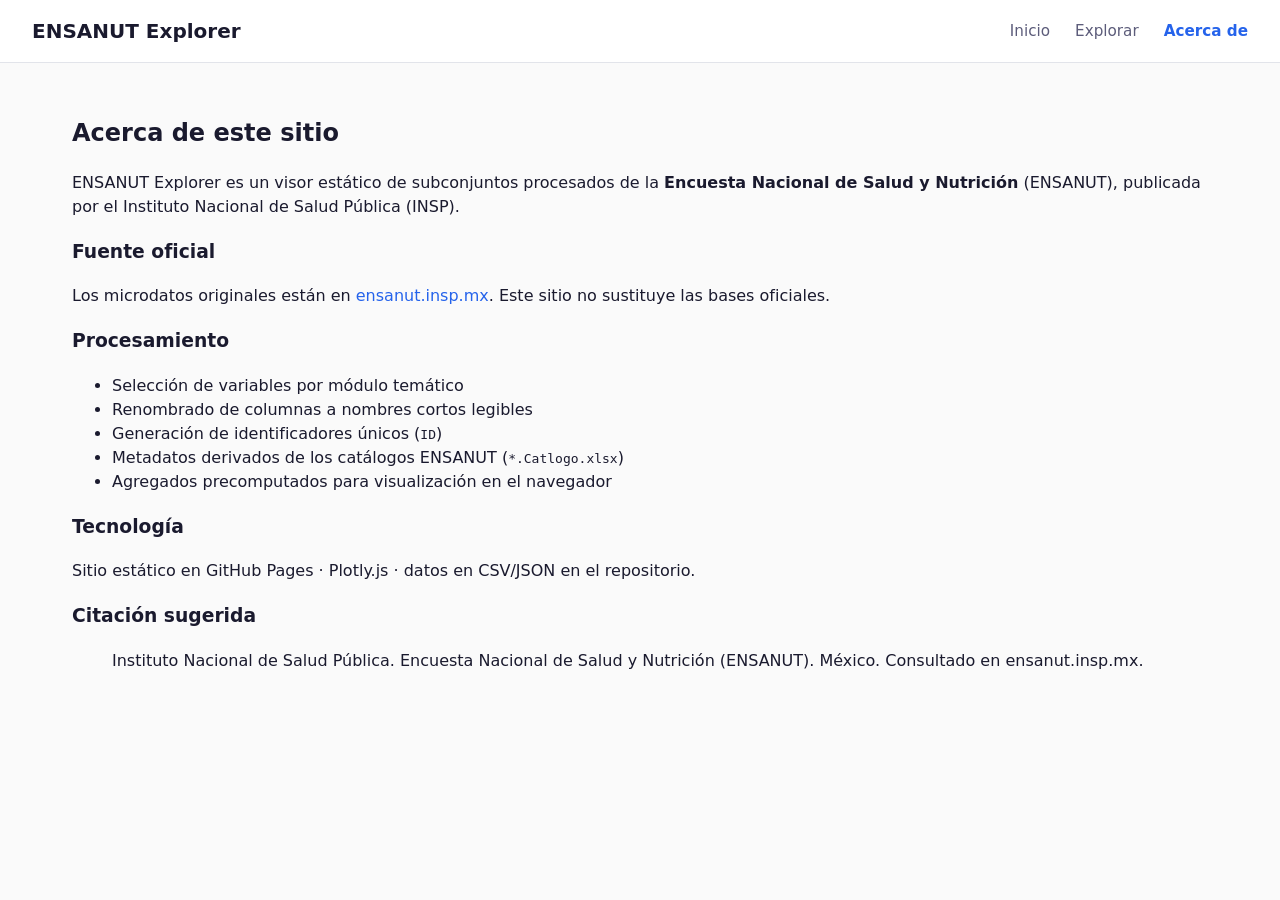
==== docs/about.html @ fc725ed3 "Publicar ENSANUT Explorer MVP para GitHub Pages Co-authored-by: Cursor <cursoragent@cursor.com>" ====
<!DOCTYPE html>
<html lang="es">
<head>
  <meta charset="UTF-8">
  <meta name="viewport" content="width=device-width, initial-scale=1.0">
  <title>Acerca de — ENSANUT Explorer</title>
  <link rel="stylesheet" href="assets/css/main.css">
</head>
<body>
  <header class="site-header">
    <h1>ENSANUT Explorer</h1>
    <nav class="site-nav">
      <a href="index.html">Inicio</a>
      <a href="explore.html?module=salud&year=2018&var=DM_Diabetes">Explorar</a>
      <a href="about.html" class="active">Acerca de</a>
    </nav>
  </header>

  <main class="container">
    <h2>Acerca de este sitio</h2>
    <p>
      ENSANUT Explorer es un visor estático de subconjuntos procesados de la
      <strong>Encuesta Nacional de Salud y Nutrición</strong> (ENSANUT),
      publicada por el Instituto Nacional de Salud Pública (INSP).
    </p>

    <h3>Fuente oficial</h3>
    <p>
      Los microdatos originales están en
      <a href="https://ensanut.insp.mx/" target="_blank" rel="noopener">ensanut.insp.mx</a>.
      Este sitio no sustituye las bases oficiales.
    </p>

    <h3>Procesamiento</h3>
    <ul>
      <li>Selección de variables por módulo temático</li>
      <li>Renombrado de columnas a nombres cortos legibles</li>
      <li>Generación de identificadores únicos (<code>ID</code>)</li>
      <li>Metadatos derivados de los catálogos ENSANUT (<code>*.Catlogo.xlsx</code>)</li>
      <li>Agregados precomputados para visualización en el navegador</li>
    </ul>

    <h3>Tecnología</h3>
    <p>
      Sitio estático en GitHub Pages · Plotly.js · datos en CSV/JSON en el repositorio.
    </p>

    <h3>Citación sugerida</h3>
    <blockquote>
      Instituto Nacional de Salud Pública. Encuesta Nacional de Salud y Nutrición (ENSANUT).
      México. Consultado en ensanut.insp.mx.
    </blockquote>
  </main>
</body>
</html>
---- docs/assets/css/main.css ----
:root {
  --bg: #fafafa;
  --surface: #ffffff;
  --text: #1a1a2e;
  --muted: #5c5c7a;
  --border: #e2e4ea;
  --accent: #2563eb;
  --accent-soft: #eff6ff;
  --radius: 12px;
  --shadow: 0 1px 3px rgba(0, 0, 0, 0.08);
  font-family: "Segoe UI", system-ui, -apple-system, sans-serif;
}

* { box-sizing: border-box; }

body {
  margin: 0;
  background: var(--bg);
  color: var(--text);
  line-height: 1.5;
}

a { color: var(--accent); text-decoration: none; }
a:hover { text-decoration: underline; }

.site-header {
  display: flex;
  align-items: center;
  justify-content: space-between;
  padding: 1rem 2rem;
  background: var(--surface);
  border-bottom: 1px solid var(--border);
}

.site-header h1 {
  margin: 0;
  font-size: 1.25rem;
  font-weight: 700;
}

.site-nav a {
  margin-left: 1.25rem;
  color: var(--muted);
  font-size: 0.95rem;
}

.site-nav a.active { color: var(--accent); font-weight: 600; }

.container {
  max-width: 1200px;
  margin: 0 auto;
  padding: 2rem;
}

.hero {
  margin-bottom: 2.5rem;
}

.hero h2 {
  margin: 0 0 0.5rem;
  font-size: 2rem;
}

.hero p {
  margin: 0;
  color: var(--muted);
  max-width: 640px;
}

.module-grid {
  display: grid;
  grid-template-columns: repeat(auto-fill, minmax(260px, 1fr));
  gap: 1rem;
}

.module-card {
  background: var(--surface);
  border: 1px solid var(--border);
  border-radius: var(--radius);
  padding: 1.25rem;
  box-shadow: var(--shadow);
  transition: transform 0.15s, box-shadow 0.15s;
}

.module-card:hover {
  transform: translateY(-2px);
  box-shadow: 0 4px 12px rgba(0, 0, 0, 0.1);
}

.module-card.disabled {
  opacity: 0.55;
  pointer-events: none;
}

.module-card .badge {
  display: inline-block;
  font-size: 0.7rem;
  font-weight: 700;
  text-transform: uppercase;
  letter-spacing: 0.04em;
  padding: 0.15rem 0.5rem;
  border-radius: 999px;
  margin-bottom: 0.75rem;
}

.badge-mvp { background: #dcfce7; color: #166534; }
.badge-planned { background: #f3f4f6; color: #6b7280; }

.module-card h3 { margin: 0 0 0.35rem; font-size: 1.1rem; }
.module-card p { margin: 0 0 1rem; color: var(--muted); font-size: 0.9rem; }

.btn {
  display: inline-block;
  padding: 0.5rem 1rem;
  border-radius: 8px;
  font-size: 0.9rem;
  font-weight: 600;
  border: none;
  cursor: pointer;
}

.btn-primary {
  background: var(--accent);
  color: white;
}

.btn-secondary {
  background: var(--accent-soft);
  color: var(--accent);
}

/* Explorer layout */
.explorer-layout {
  display: grid;
  grid-template-columns: 280px 1fr 300px;
  gap: 1rem;
  min-height: calc(100vh - 64px);
  padding: 1rem;
}

.panel {
  background: var(--surface);
  border: 1px solid var(--border);
  border-radius: var(--radius);
  padding: 1rem;
}

.panel h2 {
  margin: 0 0 1rem;
  font-size: 0.85rem;
  text-transform: uppercase;
  letter-spacing: 0.06em;
  color: var(--muted);
}

.field { margin-bottom: 1rem; }

.field label {
  display: block;
  font-size: 0.8rem;
  font-weight: 600;
  margin-bottom: 0.35rem;
  color: var(--muted);
}

.field select {
  width: 100%;
  padding: 0.5rem;
  border: 1px solid var(--border);
  border-radius: 8px;
  font-size: 0.95rem;
}

.chart-area h2 {
  margin: 0 0 0.25rem;
  font-size: 1.35rem;
}

.chart-area .subtitle {
  color: var(--muted);
  margin-bottom: 1rem;
  font-size: 0.95rem;
}

#chart-main {
  min-height: 420px;
  background: var(--surface);
  border: 1px solid var(--border);
  border-radius: var(--radius);
  padding: 0.5rem;
}

.meta-dl { margin: 0; }
.meta-dl dt {
  font-size: 0.75rem;
  text-transform: uppercase;
  color: var(--muted);
  margin-top: 0.75rem;
}
.meta-dl dd {
  margin: 0.15rem 0 0;
  font-size: 0.9rem;
}

.actions { margin-top: 1.25rem; display: flex; gap: 0.5rem; flex-wrap: wrap; }

@media (max-width: 960px) {
  .explorer-layout {
    grid-template-columns: 1fr;
  }
}
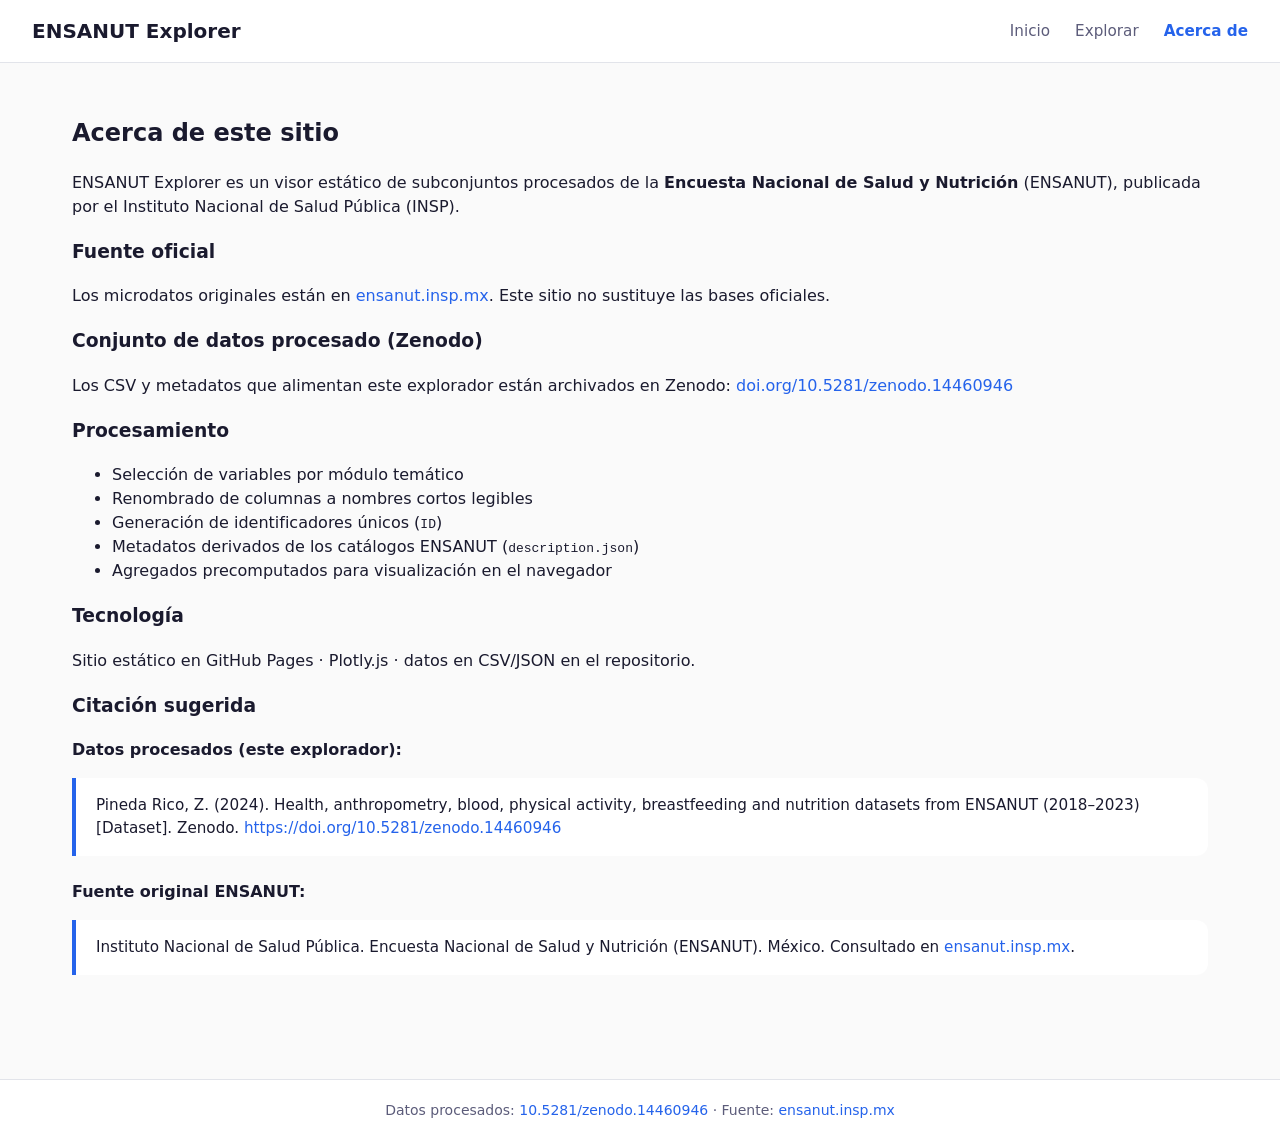
==== commit 02dace09: "Anadir DOI Zenodo, modulos Bio/Lactancia y quitar serie temporal Co-authored-by: Cursor <cursoragent" ====
--- a/docs/about.html
+++ b/docs/about.html
@@ -5,6 +5,7 @@
   <meta name="viewport" content="width=device-width, initial-scale=1.0">
   <title>Acerca de — ENSANUT Explorer</title>
   <link rel="stylesheet" href="assets/css/main.css">
+  <meta name="citation_doi" content="10.5281/zenodo.14460946">
 </head>
 <body>
   <header class="site-header">
@@ -31,12 +32,18 @@
       Este sitio no sustituye las bases oficiales.
     </p>
 
+    <h3>Conjunto de datos procesado (Zenodo)</h3>
+    <p>
+      Los CSV y metadatos que alimentan este explorador están archivados en Zenodo:
+      <a href="https://doi.org/10.5281/zenodo.14460946" target="_blank" rel="noopener">doi.org/10.5281/zenodo.14460946</a>
+    </p>
+
     <h3>Procesamiento</h3>
     <ul>
       <li>Selección de variables por módulo temático</li>
       <li>Renombrado de columnas a nombres cortos legibles</li>
       <li>Generación de identificadores únicos (<code>ID</code>)</li>
-      <li>Metadatos derivados de los catálogos ENSANUT (<code>*.Catlogo.xlsx</code>)</li>
+      <li>Metadatos derivados de los catálogos ENSANUT (<code>description.json</code>)</li>
       <li>Agregados precomputados para visualización en el navegador</li>
     </ul>
 
@@ -46,10 +53,26 @@
     </p>
 
     <h3>Citación sugerida</h3>
-    <blockquote>
+    <p><strong>Datos procesados (este explorador):</strong></p>
+    <blockquote class="citation">
+      Pineda Rico, Z. (2024). Health, anthropometry, blood, physical activity, breastfeeding and nutrition datasets from ENSANUT (2018–2023) [Dataset]. Zenodo.
+      <a href="https://doi.org/10.5281/zenodo.14460946" target="_blank" rel="noopener">https://doi.org/10.5281/zenodo.14460946</a>
+    </blockquote>
+    <p><strong>Fuente original ENSANUT:</strong></p>
+    <blockquote class="citation">
       Instituto Nacional de Salud Pública. Encuesta Nacional de Salud y Nutrición (ENSANUT).
-      México. Consultado en ensanut.insp.mx.
+      México. Consultado en
+      <a href="https://ensanut.insp.mx/" target="_blank" rel="noopener">ensanut.insp.mx</a>.
     </blockquote>
   </main>
+
+  <footer class="site-footer">
+    <p>
+      Datos procesados:
+      <a href="https://doi.org/10.5281/zenodo.14460946" target="_blank" rel="noopener">10.5281/zenodo.14460946</a>
+      · Fuente:
+      <a href="https://ensanut.insp.mx/" target="_blank" rel="noopener">ensanut.insp.mx</a>
+    </p>
+  </footer>
 </body>
 </html>
--- a/docs/assets/css/main.css
+++ b/docs/assets/css/main.css
@@ -183,7 +183,7 @@
 }
 
 #chart-main {
-  min-height: 420px;
+  min-height: 480px;
   background: var(--surface);
   border: 1px solid var(--border);
   border-radius: var(--radius);
@@ -204,6 +204,28 @@
 
 .actions { margin-top: 1.25rem; display: flex; gap: 0.5rem; flex-wrap: wrap; }
 
+.site-footer {
+  margin-top: 3rem;
+  padding: 1.25rem 2rem;
+  border-top: 1px solid var(--border);
+  background: var(--surface);
+  text-align: center;
+  font-size: 0.875rem;
+  color: var(--muted);
+}
+
+.site-footer p { margin: 0; }
+
+blockquote.citation {
+  margin: 0.75rem 0 1.5rem;
+  padding: 1rem 1.25rem;
+  background: var(--surface);
+  border-left: 4px solid var(--accent);
+  border-radius: 0 var(--radius) var(--radius) 0;
+  color: var(--text);
+  font-size: 0.95rem;
+}
+
 @media (max-width: 960px) {
   .explorer-layout {
     grid-template-columns: 1fr;
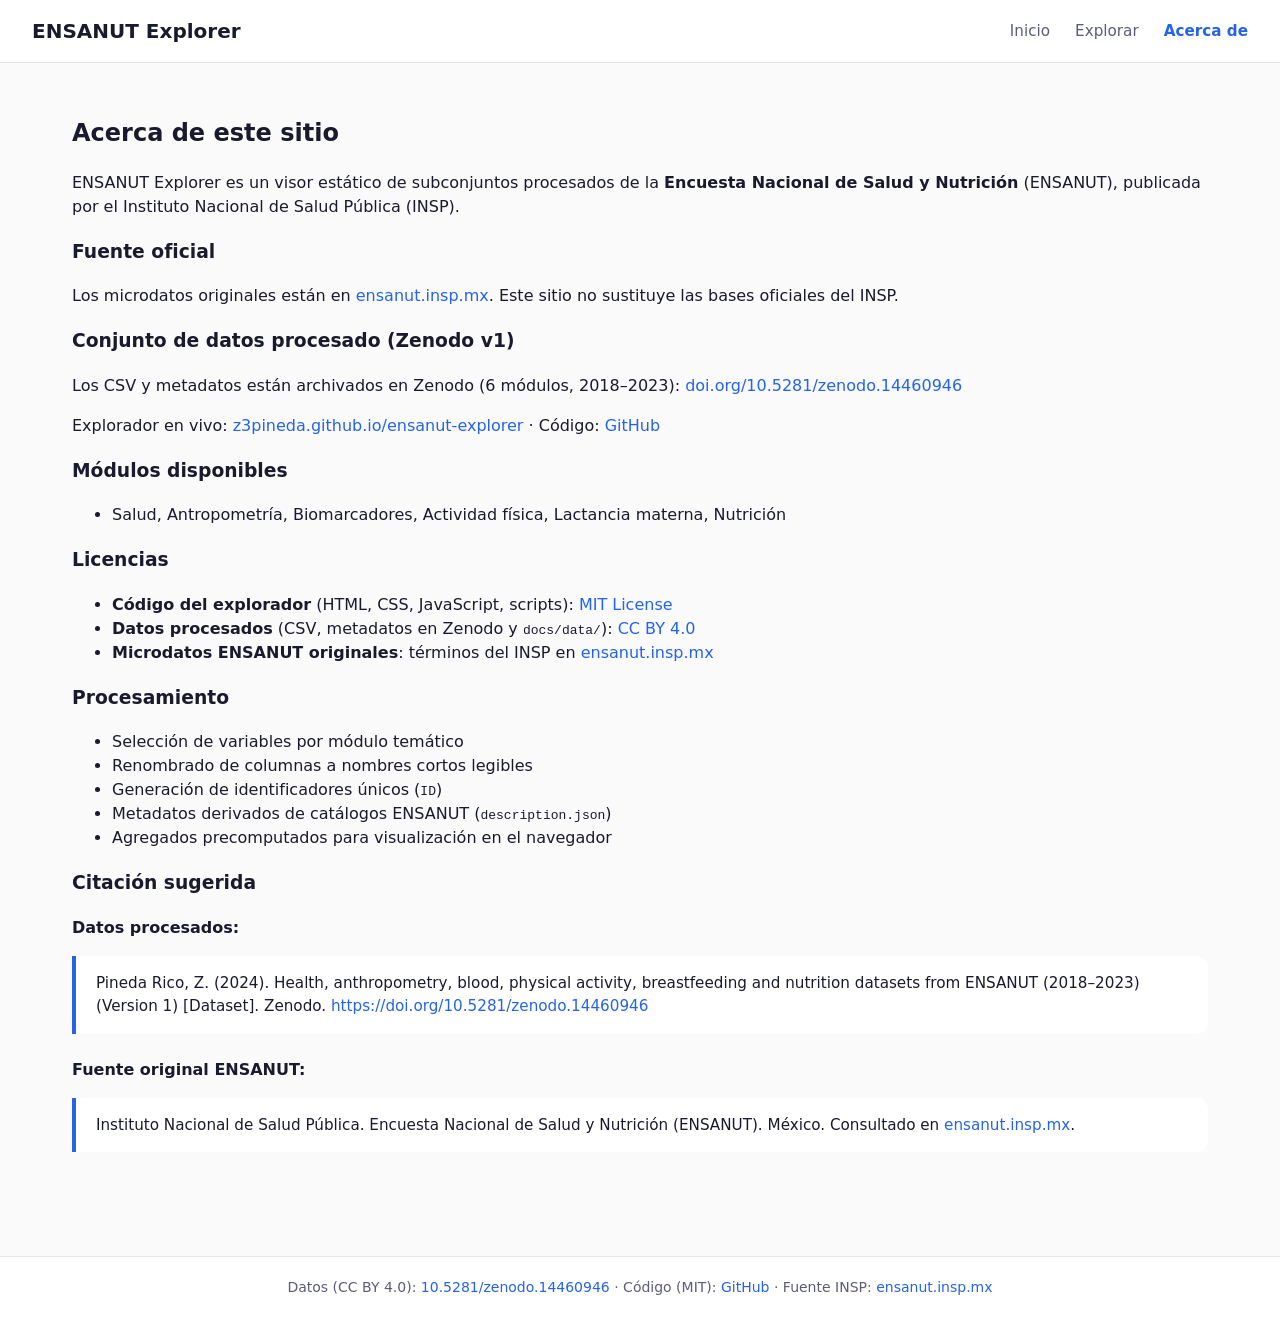
==== commit 6f3a4e57: "Alinear licencias MIT (codigo) y CC BY 4.0 (datos), docs Zenodo v1 Co-authored-by: Cursor <cursorage" ====
--- a/docs/about.html
+++ b/docs/about.html
@@ -29,33 +29,46 @@
     <p>
       Los microdatos originales están en
       <a href="https://ensanut.insp.mx/" target="_blank" rel="noopener">ensanut.insp.mx</a>.
-      Este sitio no sustituye las bases oficiales.
+      Este sitio no sustituye las bases oficiales del INSP.
     </p>
 
-    <h3>Conjunto de datos procesado (Zenodo)</h3>
+    <h3>Conjunto de datos procesado (Zenodo v1)</h3>
     <p>
-      Los CSV y metadatos que alimentan este explorador están archivados en Zenodo:
+      Los CSV y metadatos están archivados en Zenodo (6 módulos, 2018–2023):
       <a href="https://doi.org/10.5281/zenodo.14460946" target="_blank" rel="noopener">doi.org/10.5281/zenodo.14460946</a>
     </p>
+    <p>
+      Explorador en vivo:
+      <a href="https://z3pineda.github.io/ensanut-explorer/">z3pineda.github.io/ensanut-explorer</a>
+      · Código:
+      <a href="https://github.com/Z3Pineda/ensanut-explorer">GitHub</a>
+    </p>
+
+    <h3>Módulos disponibles</h3>
+    <ul>
+      <li>Salud, Antropometría, Biomarcadores, Actividad física, Lactancia materna, Nutrición</li>
+    </ul>
+
+    <h3>Licencias</h3>
+    <ul>
+      <li><strong>Código del explorador</strong> (HTML, CSS, JavaScript, scripts): <a href="https://opensource.org/licenses/MIT" target="_blank" rel="noopener">MIT License</a></li>
+      <li><strong>Datos procesados</strong> (CSV, metadatos en Zenodo y <code>docs/data/</code>): <a href="https://creativecommons.org/licenses/by/4.0/" target="_blank" rel="noopener">CC BY 4.0</a></li>
+      <li><strong>Microdatos ENSANUT originales</strong>: términos del INSP en <a href="https://ensanut.insp.mx/" target="_blank" rel="noopener">ensanut.insp.mx</a></li>
+    </ul>
 
     <h3>Procesamiento</h3>
     <ul>
       <li>Selección de variables por módulo temático</li>
       <li>Renombrado de columnas a nombres cortos legibles</li>
       <li>Generación de identificadores únicos (<code>ID</code>)</li>
-      <li>Metadatos derivados de los catálogos ENSANUT (<code>description.json</code>)</li>
+      <li>Metadatos derivados de catálogos ENSANUT (<code>description.json</code>)</li>
       <li>Agregados precomputados para visualización en el navegador</li>
     </ul>
 
-    <h3>Tecnología</h3>
-    <p>
-      Sitio estático en GitHub Pages · Plotly.js · datos en CSV/JSON en el repositorio.
-    </p>
-
     <h3>Citación sugerida</h3>
-    <p><strong>Datos procesados (este explorador):</strong></p>
+    <p><strong>Datos procesados:</strong></p>
     <blockquote class="citation">
-      Pineda Rico, Z. (2024). Health, anthropometry, blood, physical activity, breastfeeding and nutrition datasets from ENSANUT (2018–2023) [Dataset]. Zenodo.
+      Pineda Rico, Z. (2024). Health, anthropometry, blood, physical activity, breastfeeding and nutrition datasets from ENSANUT (2018–2023) (Version 1) [Dataset]. Zenodo.
       <a href="https://doi.org/10.5281/zenodo.14460946" target="_blank" rel="noopener">https://doi.org/10.5281/zenodo.14460946</a>
     </blockquote>
     <p><strong>Fuente original ENSANUT:</strong></p>
@@ -68,9 +81,11 @@
 
   <footer class="site-footer">
     <p>
-      Datos procesados:
+      Datos (CC BY 4.0):
       <a href="https://doi.org/10.5281/zenodo.14460946" target="_blank" rel="noopener">10.5281/zenodo.14460946</a>
-      · Fuente:
+      · Código (MIT):
+      <a href="https://github.com/Z3Pineda/ensanut-explorer">GitHub</a>
+      · Fuente INSP:
       <a href="https://ensanut.insp.mx/" target="_blank" rel="noopener">ensanut.insp.mx</a>
     </p>
   </footer>
--- a/docs/assets/css/main.css
+++ b/docs/assets/css/main.css
@@ -216,6 +216,19 @@
 
 .site-footer p { margin: 0; }
 
+.load-error {
+  grid-column: 1 / -1;
+  padding: 1rem 1.25rem;
+  background: #fef2f2;
+  border: 1px solid #fecaca;
+  border-radius: var(--radius);
+  color: #991b1b;
+}
+
+@media (max-width: 960px) {
+  .load-error { margin-top: 1rem; }
+}
+
 blockquote.citation {
   margin: 0.75rem 0 1.5rem;
   padding: 1rem 1.25rem;
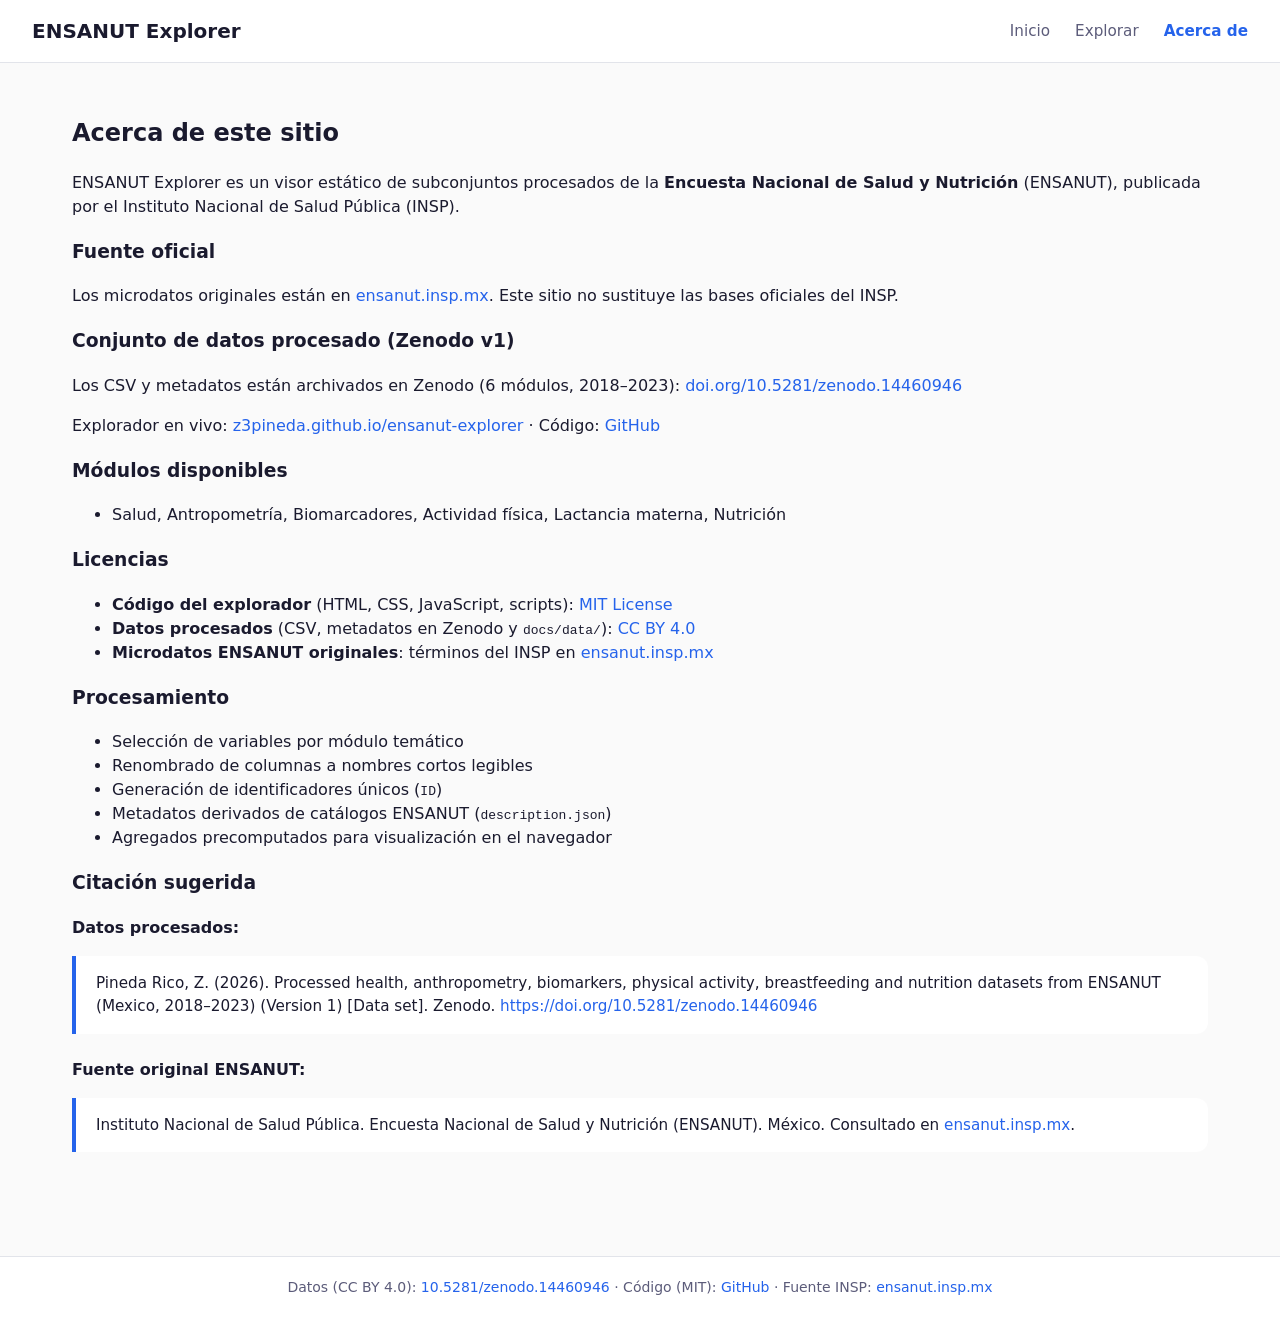
==== commit 7e28342a: "Align Zenodo v1 citation with English metadata title Update about.html and LICENSE-DATA.md to match " ====
--- a/docs/about.html
+++ b/docs/about.html
@@ -5,6 +5,7 @@
   <meta name="viewport" content="width=device-width, initial-scale=1.0">
   <title>Acerca de — ENSANUT Explorer</title>
   <link rel="stylesheet" href="assets/css/main.css">
+  <meta name="citation_title" content="Processed health, anthropometry, biomarkers, physical activity, breastfeeding and nutrition datasets from ENSANUT (Mexico, 2018–2023)">
   <meta name="citation_doi" content="10.5281/zenodo.14460946">
 </head>
 <body>
@@ -68,7 +69,7 @@
     <h3>Citación sugerida</h3>
     <p><strong>Datos procesados:</strong></p>
     <blockquote class="citation">
-      Pineda Rico, Z. (2024). Health, anthropometry, blood, physical activity, breastfeeding and nutrition datasets from ENSANUT (2018–2023) (Version 1) [Dataset]. Zenodo.
+      Pineda Rico, Z. (2026). Processed health, anthropometry, biomarkers, physical activity, breastfeeding and nutrition datasets from ENSANUT (Mexico, 2018–2023) (Version 1) [Data set]. Zenodo.
       <a href="https://doi.org/10.5281/zenodo.14460946" target="_blank" rel="noopener">https://doi.org/10.5281/zenodo.14460946</a>
     </blockquote>
     <p><strong>Fuente original ENSANUT:</strong></p>
